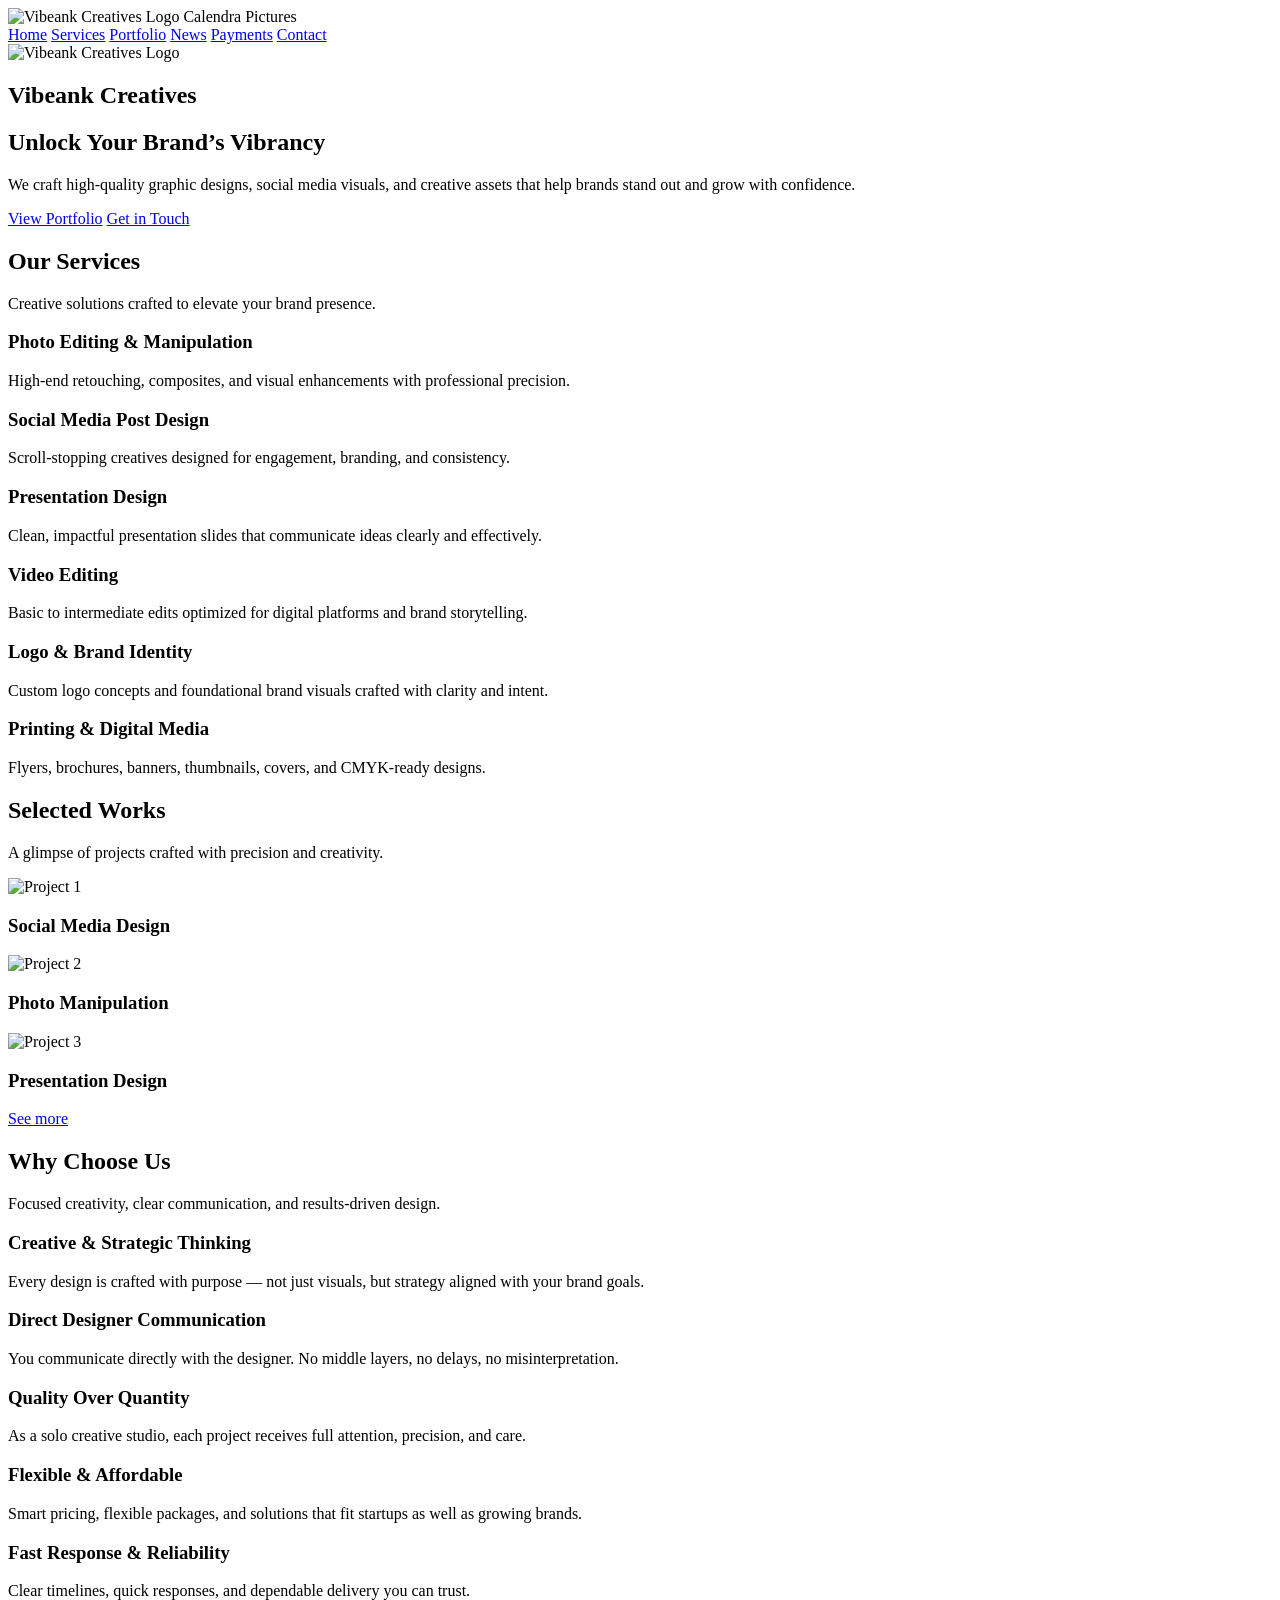
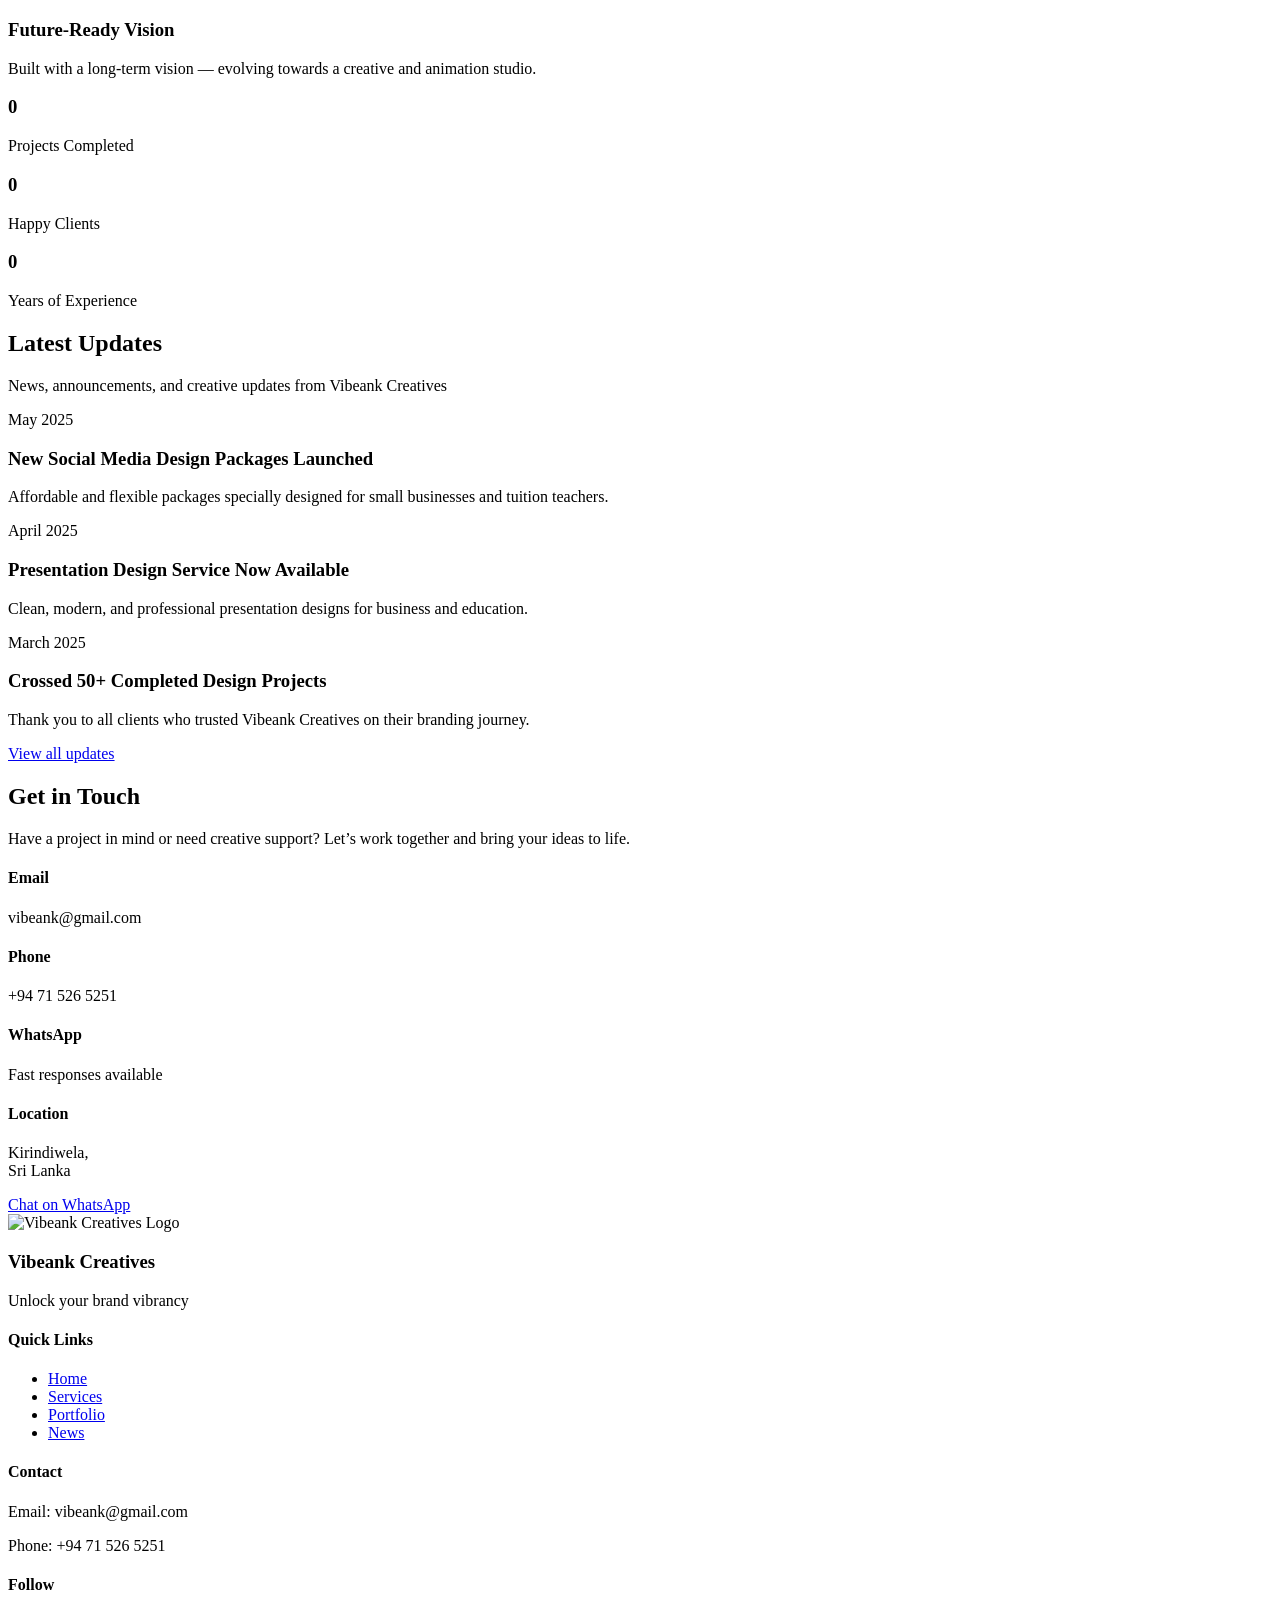
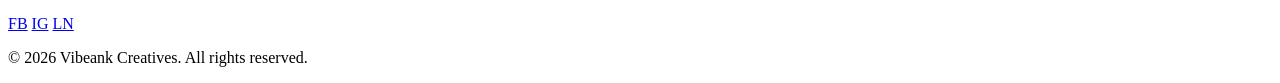
==== index.html @ 0706b3bb "Add files via upload" ====
<!DOCTYPE html>
<html lang="en">
<head>
  <meta charset="UTF-8" />
  <meta name="viewport" content="width=device-width, initial-scale=1.0" />

  <title>Home | Vibeank Creatives</title>

  <!-- Google Font -->
  <link href="https://fonts.googleapis.com/css2?family=Jost:wght@300;400;500;600;700&display=swap" rel="stylesheet">

  <link rel="stylesheet" href="assets/css/style.css">
</head>
<body>
  <!-- NAVBAR -->
<header class="navbar">
  <div class="nav-container">
    <div class="nav-brand">
      <img src="assets/images/logo.png" alt="Vibeank Creatives Logo">
      <span>Calendra Pictures</span>
    </div>

    <nav class="nav-links">
      <a href="#home">Home</a>
      <a href="#services">Services</a>
      <a href="#portfolio">Portfolio</a>
      <a href="#news">News</a>
      <a href="payment.html">Payments</a>
      <a href="#contact">Contact</a>
    </nav>
  </div>
</header>

  <!-- HERO SECTION -->
  <section class="hero" id="home">
    <div class="hero-content">

      <!-- Logo -->
      <div class="brand">
        <img src="assets/images/logo.png" alt="Vibeank Creatives Logo">
        <h1>Vibeank Creatives</h1>
      </div>

      <!-- Headline -->
      <h2>
        Unlock Your Brand’s
        <span class="gradient-text">Vibrancy</span>
      </h2>

      <!-- Sub text -->
      <p>
        We craft high-quality graphic designs, social media visuals,
        and creative assets that help brands stand out and grow with confidence.
      </p>

      <!-- CTA -->
      <div class="hero-buttons">
        <a href="#portfolio" class="btn primary">View Portfolio</a>
        <a href="#contact" class="btn secondary">Get in Touch</a>
      </div>

    </div>

    <!-- Background shapes -->
    <div class="hero-bg"></div>
  </section>

  <script src="assets/js/main.js" defer></script>

  <div class="logo">
  <!-- paste SVG code here -->
</div>

<section id="services" class="services-section">
  <div class="section-header">
    <h2>Our <span class="gradient-text">Services</span></h2>
    <p>Creative solutions crafted to elevate your brand presence.</p>
  </div>

  <div class="services-grid">

    <!-- Primary Services -->
    <div class="service-card">
      <h3>Photo Editing & Manipulation</h3>
      <p>High-end retouching, composites, and visual enhancements with professional precision.</p>
    </div>

    <div class="service-card">
      <h3>Social Media Post Design</h3>
      <p>Scroll-stopping creatives designed for engagement, branding, and consistency.</p>
    </div>

    <div class="service-card">
      <h3>Presentation Design</h3>
      <p>Clean, impactful presentation slides that communicate ideas clearly and effectively.</p>
    </div>

    <!-- Secondary Services -->
    <div class="service-card soft">
      <h3>Video Editing</h3>
      <p>Basic to intermediate edits optimized for digital platforms and brand storytelling.</p>
    </div>

    <div class="service-card soft">
      <h3>Logo & Brand Identity</h3>
      <p>Custom logo concepts and foundational brand visuals crafted with clarity and intent.</p>
    </div>

    <div class="service-card soft">
      <h3>Printing & Digital Media</h3>
      <p>Flyers, brochures, banners, thumbnails, covers, and CMYK-ready designs.</p>
    </div>

  </div>
</section>
<section id="portfolio" class="portfolio-section">
  <div class="section-header">
    <h2>Selected <span class="gradient-text">Works</span></h2>
    <p>A glimpse of projects crafted with precision and creativity.</p>
  </div>

  <div class="portfolio-grid">

    <div class="portfolio-card">
      <img src="assets/portfolio/p1.jpg" alt="Project 1">
      <div class="portfolio-overlay">
        <h3>Social Media Design</h3>
      </div>
    </div>

    <div class="portfolio-card">
      <img src="assets/portfolio/p2.jpg" alt="Project 2">
      <div class="portfolio-overlay">
        <h3>Photo Manipulation</h3>
      </div>
    </div>

    <div class="portfolio-card">
      <img src="assets/portfolio/p3.jpg" alt="Project 3">
      <div class="portfolio-overlay">
        <h3>Presentation Design</h3>
      </div>
    </div>

  </div>

  <div class="portfolio-action">
    <a href="portfolio.html" class="btn-primary">See more</a>
  </div>
</section>
<section id="why-us" class="whyus-section">
  <div class="section-header">
    <h2>Why <span class="gradient-text">Choose Us</span></h2>
    <p>Focused creativity, clear communication, and results-driven design.</p>
  </div>

  <div class="whyus-grid">

    <div class="whyus-card">
      <h3>Creative & Strategic Thinking</h3>
      <p>
        Every design is crafted with purpose — not just visuals, but strategy
        aligned with your brand goals.
      </p>
    </div>

    <div class="whyus-card">
      <h3>Direct Designer Communication</h3>
      <p>
        You communicate directly with the designer. No middle layers, no delays,
        no misinterpretation.
      </p>
    </div>

    <div class="whyus-card">
      <h3>Quality Over Quantity</h3>
      <p>
        As a solo creative studio, each project receives full attention,
        precision, and care.
      </p>
    </div>

    <div class="whyus-card">
      <h3>Flexible & Affordable</h3>
      <p>
        Smart pricing, flexible packages, and solutions that fit startups as
        well as growing brands.
      </p>
    </div>

    <div class="whyus-card">
      <h3>Fast Response & Reliability</h3>
      <p>
        Clear timelines, quick responses, and dependable delivery you can trust.
      </p>
    </div>

    <div class="whyus-card">
      <h3>Future-Ready Vision</h3>
      <p>
        Built with a long-term vision — evolving towards a creative and animation
        studio.
      </p>
    </div>

  </div>
</section>
<section id="stats" class="stats-section">
  <div class="stats-container">

    <div class="stat-card">
      <h3 class="stat-number" data-target="120">0</h3>
      <p>Projects Completed</p>
    </div>

    <div class="stat-card">
      <h3 class="stat-number" data-target="45">0</h3>
      <p>Happy Clients</p>
    </div>

    <div class="stat-card">
      <h3 class="stat-number" data-target="2">0</h3>
      <p>Years of Experience</p>
    </div>

  </div>
</section>

<!--News Section-->
<section id="news" class="section news-section">
  <div class="section-header">
    <h2 class="section-title">
      Latest <span class="gradient-text">Updates</span>
    </h2>
    <p class="section-subtitle">
      News, announcements, and creative updates from Vibeank Creatives
    </p>
  </div>

  <div class="news-grid">

    <article class="news-card">
      <span class="news-date">May 2025</span>
      <h3 class="news-title">New Social Media Design Packages Launched</h3>
      <p class="news-excerpt">
        Affordable and flexible packages specially designed for small businesses and tuition teachers.
      </p>
    </article>

    <article class="news-card">
      <span class="news-date">April 2025</span>
      <h3 class="news-title">Presentation Design Service Now Available</h3>
      <p class="news-excerpt">
        Clean, modern, and professional presentation designs for business and education.
      </p>
    </article>

    <article class="news-card">
      <span class="news-date">March 2025</span>
      <h3 class="news-title">Crossed 50+ Completed Design Projects</h3>
      <p class="news-excerpt">
        Thank you to all clients who trusted Vibeank Creatives on their branding journey.
      </p>
    </article>

  </div>

  <div class="news-cta">
    <a href="news.html" class="btn-primary">View all updates</a>
  </div>
</section>

<!--Contact section-->
<section id="contact" class="section contact-cta-section">

  <!-- Section Heading (outside box) -->
  <div class="section-header">
    <h2 class="section-title">
      Get in <span class="gradient-text">Touch</span>
    </h2>
    <p class="section-subtitle">
      Have a project in mind or need creative support?
      Let’s work together and bring your ideas to life.
    </p>
  </div>

  <!-- Content Box -->
  <div class="contact-cta-box">

    <div class="contact-info-grid">
      <div class="contact-card">
        <h4>Email</h4>
        <p>vibeank@gmail.com</p>
      </div>

      <div class="contact-card">
        <h4>Phone</h4>
        <p>+94 71 526 5251</p>
      </div>

      <div class="contact-card">
        <h4>WhatsApp</h4>
        <p>Fast responses available</p>
      </div>

      <div class="contact-card">
        <h4>Location</h4>
        <p>Kirindiwela,<br>Sri Lanka</p>
      </div>
    </div>

    <div class="contact-actions">
      <a href="https://wa.me/94715265251" class="btn-primary">
        Chat on WhatsApp
      </a>
    </div>

  </div>
</section>
<!--Footer-->
<footer class="site-footer" id="footer">
  <div class="footer-container">

    <!-- Brand -->
    <div class="footer-brand">
      <img src="assets/images/logo.png" alt="Vibeank Creatives Logo" class="footer-logo">
      <h3 class="footer-name">Vibeank Creatives</h3>
      <p class="footer-tagline">Unlock your brand vibrancy</p>
    </div>

    <!-- Quick Links -->
    <div class="footer-links">
      <h4>Quick Links</h4>
      <ul>
        <li><a href="#hero">Home</a></li>
        <li><a href="#services">Services</a></li>
        <li><a href="#portfolio">Portfolio</a></li>
        <li><a href="#news">News</a></li>
      </ul>
    </div>

    <!-- Contact -->
    <div class="footer-contact">
      <h4>Contact</h4>
      <p>Email: vibeank@gmail.com</p>
      <p>Phone: +94 71 526 5251</p>
    </div>

    <!-- Social -->
    <div class="footer-social">
      <h4>Follow</h4>
      <div class="social-icons">
        <a href="https://www.facebook.com/vibeank">FB</a>
        <a href="https://www.instagram.com/vibeank_creatives">IG</a>
        <a href="https://www.linkedin.com/company/vibeank">LN</a>
        <!--<a href="https://www.youtube.com/vibeank">YT</a>-->
      </div>
    </div>

  </div>

  <div class="footer-bottom">
    <p>© <span id="year"></span> Vibeank Creatives. All rights reserved.</p>
    <script>document.getElementById("year").textContent = new Date().getFullYear();</script> <!--make the year update automatically-->
  </div>
</footer>
</body>
</html>
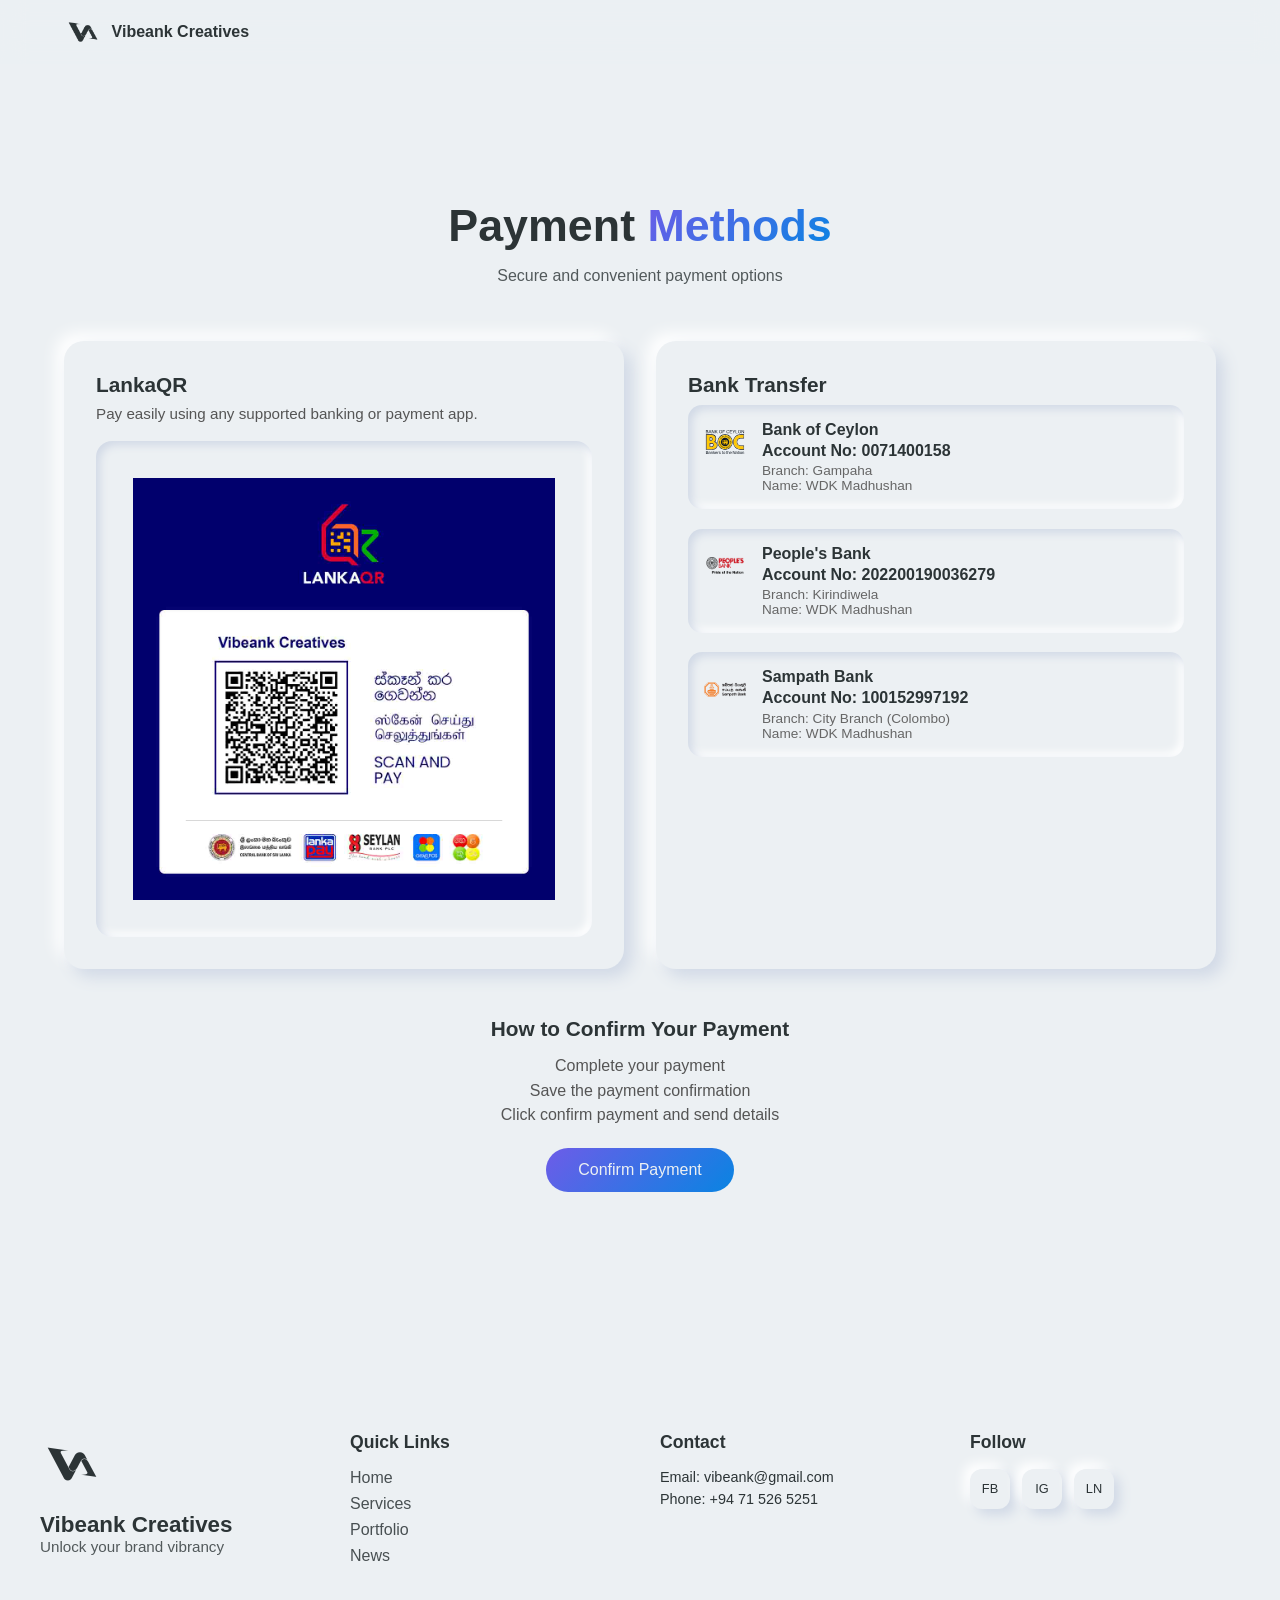
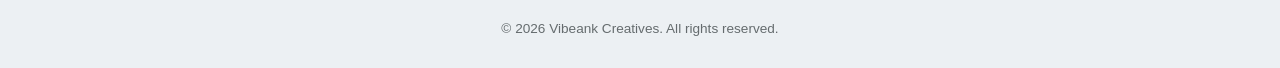
==== commit ddc3ab5e: "Update and rename payment.html to index.html" ====
--- a/index.html
+++ b/index.html
@@ -1,368 +1,160 @@
-<!DOCTYPE html>
-<html lang="en">
 <head>
   <meta charset="UTF-8" />
   <meta name="viewport" content="width=device-width, initial-scale=1.0" />
 
-  <title>Home | Vibeank Creatives</title>
+  <title>Payment Methods | Vibeank Creatives</title>
 
   <!-- Google Font -->
   <link href="https://fonts.googleapis.com/css2?family=Jost:wght@300;400;500;600;700&display=swap" rel="stylesheet">
 
   <link rel="stylesheet" href="assets/css/style.css">
+  <script src="assets/js/main.js" defer></script>
 </head>
 <body>
-  <!-- NAVBAR -->
-<header class="navbar">
-  <div class="nav-container">
-    <div class="nav-brand">
-      <img src="assets/images/logo.png" alt="Vibeank Creatives Logo">
-      <span>Calendra Pictures</span>
-    </div>
+    <!-- NAVBAR -->
+    <header class="navbar">
+        <div class="nav-container">
+            <div class="nav-brand">
+                <img src="assets/images/logo.png" alt="Vibeank Creatives Logo">
+                <span>Vibeank Creatives</span>
+            </div>
+          
+        </div>
+    </header>
+    <main class="page-main">
+        <!-- PAYMENT SECTION -->
+        <section id="payment" class="page-section payment-section">
+            <div class="container">
+                <div class="section-header">
+                <h2 class="section-title">
+                    Payment <span class="gradient-text">Methods</span>
+                </h2>
+                <p class="section-subtitle">Secure and convenient payment options</p>
+                </div>
 
-    <nav class="nav-links">
-      <a href="#home">Home</a>
-      <a href="#services">Services</a>
-      <a href="#portfolio">Portfolio</a>
-      <a href="#news">News</a>
-      <a href="payment.html">Payments</a>
-      <a href="#contact">Contact</a>
-    </nav>
-  </div>
-</header>
+                <div class="payment-grid">
 
-  <!-- HERO SECTION -->
-  <section class="hero" id="home">
-    <div class="hero-content">
+                <!-- LANKAQR -->
+                <div class="payment-card">
+                    <h3 class="payment-title">LankaQR</h3>
+                    <p class="payment-desc">
+                    Pay easily using any supported banking or payment app.
+                    </p>
 
-      <!-- Logo -->
-      <div class="brand">
-        <img src="assets/images/logo.png" alt="Vibeank Creatives Logo">
-        <h1>Vibeank Creatives</h1>
-      </div>
+                    <div class="qr-image-wrapper">
+                    <!-- Replace src with your QR image -->
+                    <img src="assets/images/lankaqr.jpg" alt="LankaQR Payment">
+                    </div>
+                </div>
 
-      <!-- Headline -->
-      <h2>
-        Unlock Your Brand’s
-        <span class="gradient-text">Vibrancy</span>
-      </h2>
+                <!-- BANK TRANSFER -->
+                <div class="payment-card">
+                    <h3 class="payment-title">Bank Transfer</h3>
 
-      <!-- Sub text -->
-      <p>
-        We craft high-quality graphic designs, social media visuals,
-        and creative assets that help brands stand out and grow with confidence.
-      </p>
+                    <div class="bank-list">
 
-      <!-- CTA -->
-      <div class="hero-buttons">
-        <a href="#portfolio" class="btn primary">View Portfolio</a>
-        <a href="#contact" class="btn secondary">Get in Touch</a>
-      </div>
+                    <!-- BANK ITEM -->
+                    <div class="bank-item">
+                        <img src="assets/images/boc.svg" alt="Bank Logo" class="bank-logo">
+                        <div class="bank-info">
+                        <span class="bank-name">Bank of Ceylon</span>
+                        <span class="bank-account">Account No: 0071400158</span>
+                        <span class="bank-meta">Branch: Gampaha</span>
+                        <span class="bank-meta">Name: WDK Madhushan</span>
+                        </div>
+                    </div>
 
-    </div>
+                    <!-- BANK ITEM -->
+                    <div class="bank-item">
+                        <img src="assets/images/people's.png" alt="Bank Logo" class="bank-logo">
+                        <div class="bank-info">
+                        <span class="bank-name">People's Bank</span>
+                        <span class="bank-account">Account No: 202200190036279</span>
+                        <span class="bank-meta">Branch: Kirindiwela</span>
+                        <span class="bank-meta">Name: WDK Madhushan</span>
+                        </div>
+                    </div>
 
-    <!-- Background shapes -->
-    <div class="hero-bg"></div>
-  </section>
+                    <!-- BANK ITEM -->
+                    <div class="bank-item">
+                        <img src="assets/images/sampath.png" alt="Bank Logo" class="bank-logo">
+                        <div class="bank-info">
+                        <span class="bank-name">Sampath Bank</span>
+                        <span class="bank-account">Account No: 100152997192</span>
+                        <span class="bank-meta">Branch: City Branch (Colombo)</span>
+                        <span class="bank-meta">Name: WDK Madhushan</span>
+                        </div>
+                    </div>
 
-  <script src="assets/js/main.js" defer></script>
+                    </div>
+                </div>
+                </div>
 
-  <div class="logo">
-  <!-- paste SVG code here -->
-</div>
+                <!-- CONFIRM PAYMENT -->
+                <div class="payment-confirm">
+                <h3>How to Confirm Your Payment</h3>
+                <ul>
+                    <li>Complete your payment</li>
+                    <li>Save the payment confirmation</li>
+                    <li>Click confirm payment and send details</li>
+                </ul>
 
-<section id="services" class="services-section">
-  <div class="section-header">
-    <h2>Our <span class="gradient-text">Services</span></h2>
-    <p>Creative solutions crafted to elevate your brand presence.</p>
-  </div>
+                <a href="https://wa.me/94715265251" target="_blank" class="btn-primary">
+                    Confirm Payment
+                </a>
+                </div>
 
-  <div class="services-grid">
+            </div>
+        </section>
 
-    <!-- Primary Services -->
-    <div class="service-card">
-      <h3>Photo Editing & Manipulation</h3>
-      <p>High-end retouching, composites, and visual enhancements with professional precision.</p>
-    </div>
+    </main>
 
-    <div class="service-card">
-      <h3>Social Media Post Design</h3>
-      <p>Scroll-stopping creatives designed for engagement, branding, and consistency.</p>
-    </div>
+    <!--Footer-->
+    <footer class="site-footer" id="footer">
+        <div class="footer-container">
 
-    <div class="service-card">
-      <h3>Presentation Design</h3>
-      <p>Clean, impactful presentation slides that communicate ideas clearly and effectively.</p>
-    </div>
+            <!-- Brand -->
+             <div class="footer-brand">
+            <img src="assets/images/logo.png" alt="Vibeank Creatives Logo" class="footer-logo">
+            <h3 class="footer-name">Vibeank Creatives</h3>
+            <p class="footer-tagline">Unlock your brand vibrancy</p>
+            </div>
 
-    <!-- Secondary Services -->
-    <div class="service-card soft">
-      <h3>Video Editing</h3>
-      <p>Basic to intermediate edits optimized for digital platforms and brand storytelling.</p>
-    </div>
+            <!-- Quick Links -->
+            <div class="footer-links">
+            <h4>Quick Links</h4>
+            <ul>
+                <li><a href="#hero">Home</a></li>
+                <li><a href="#services">Services</a></li>
+                <li><a href="#portfolio">Portfolio</a></li>
+                <li><a href="#news">News</a></li>
+            </ul>
+            </div>
 
-    <div class="service-card soft">
-      <h3>Logo & Brand Identity</h3>
-      <p>Custom logo concepts and foundational brand visuals crafted with clarity and intent.</p>
-    </div>
+            <!-- Contact -->
+            <div class="footer-contact">
+            <h4>Contact</h4>
+            <p>Email: vibeank@gmail.com</p>
+            <p>Phone: +94 71 526 5251</p>
+            </div>
 
-    <div class="service-card soft">
-      <h3>Printing & Digital Media</h3>
-      <p>Flyers, brochures, banners, thumbnails, covers, and CMYK-ready designs.</p>
-    </div>
+            <!-- Social -->
+            <div class="footer-social">
+            <h4>Follow</h4>
+            <div class="social-icons">
+                <a href="https://www.facebook.com/vibeank">FB</a>
+                <a href="https://www.instagram.com/vibeank_creatives">IG</a>
+                <a href="https://www.linkedin.com/company/vibeank">LN</a>
+                <!--<a href="https://www.youtube.com/vibeank">YT</a>-->
+            </div>
+            </div>
 
-  </div>
-</section>
-<section id="portfolio" class="portfolio-section">
-  <div class="section-header">
-    <h2>Selected <span class="gradient-text">Works</span></h2>
-    <p>A glimpse of projects crafted with precision and creativity.</p>
-  </div>
+        </div>
 
-  <div class="portfolio-grid">
+        <div class="footer-bottom">
+            <p>© <span id="year"></span> Vibeank Creatives. All rights reserved.</p>
+            <script>document.getElementById("year").textContent = new Date().getFullYear();</script> <!--make the year update automatically-->
+        </div>
+    </footer>
 
-    <div class="portfolio-card">
-      <img src="assets/portfolio/p1.jpg" alt="Project 1">
-      <div class="portfolio-overlay">
-        <h3>Social Media Design</h3>
-      </div>
-    </div>
-
-    <div class="portfolio-card">
-      <img src="assets/portfolio/p2.jpg" alt="Project 2">
-      <div class="portfolio-overlay">
-        <h3>Photo Manipulation</h3>
-      </div>
-    </div>
-
-    <div class="portfolio-card">
-      <img src="assets/portfolio/p3.jpg" alt="Project 3">
-      <div class="portfolio-overlay">
-        <h3>Presentation Design</h3>
-      </div>
-    </div>
-
-  </div>
-
-  <div class="portfolio-action">
-    <a href="portfolio.html" class="btn-primary">See more</a>
-  </div>
-</section>
-<section id="why-us" class="whyus-section">
-  <div class="section-header">
-    <h2>Why <span class="gradient-text">Choose Us</span></h2>
-    <p>Focused creativity, clear communication, and results-driven design.</p>
-  </div>
-
-  <div class="whyus-grid">
-
-    <div class="whyus-card">
-      <h3>Creative & Strategic Thinking</h3>
-      <p>
-        Every design is crafted with purpose — not just visuals, but strategy
-        aligned with your brand goals.
-      </p>
-    </div>
-
-    <div class="whyus-card">
-      <h3>Direct Designer Communication</h3>
-      <p>
-        You communicate directly with the designer. No middle layers, no delays,
-        no misinterpretation.
-      </p>
-    </div>
-
-    <div class="whyus-card">
-      <h3>Quality Over Quantity</h3>
-      <p>
-        As a solo creative studio, each project receives full attention,
-        precision, and care.
-      </p>
-    </div>
-
-    <div class="whyus-card">
-      <h3>Flexible & Affordable</h3>
-      <p>
-        Smart pricing, flexible packages, and solutions that fit startups as
-        well as growing brands.
-      </p>
-    </div>
-
-    <div class="whyus-card">
-      <h3>Fast Response & Reliability</h3>
-      <p>
-        Clear timelines, quick responses, and dependable delivery you can trust.
-      </p>
-    </div>
-
-    <div class="whyus-card">
-      <h3>Future-Ready Vision</h3>
-      <p>
-        Built with a long-term vision — evolving towards a creative and animation
-        studio.
-      </p>
-    </div>
-
-  </div>
-</section>
-<section id="stats" class="stats-section">
-  <div class="stats-container">
-
-    <div class="stat-card">
-      <h3 class="stat-number" data-target="120">0</h3>
-      <p>Projects Completed</p>
-    </div>
-
-    <div class="stat-card">
-      <h3 class="stat-number" data-target="45">0</h3>
-      <p>Happy Clients</p>
-    </div>
-
-    <div class="stat-card">
-      <h3 class="stat-number" data-target="2">0</h3>
-      <p>Years of Experience</p>
-    </div>
-
-  </div>
-</section>
-
-<!--News Section-->
-<section id="news" class="section news-section">
-  <div class="section-header">
-    <h2 class="section-title">
-      Latest <span class="gradient-text">Updates</span>
-    </h2>
-    <p class="section-subtitle">
-      News, announcements, and creative updates from Vibeank Creatives
-    </p>
-  </div>
-
-  <div class="news-grid">
-
-    <article class="news-card">
-      <span class="news-date">May 2025</span>
-      <h3 class="news-title">New Social Media Design Packages Launched</h3>
-      <p class="news-excerpt">
-        Affordable and flexible packages specially designed for small businesses and tuition teachers.
-      </p>
-    </article>
-
-    <article class="news-card">
-      <span class="news-date">April 2025</span>
-      <h3 class="news-title">Presentation Design Service Now Available</h3>
-      <p class="news-excerpt">
-        Clean, modern, and professional presentation designs for business and education.
-      </p>
-    </article>
-
-    <article class="news-card">
-      <span class="news-date">March 2025</span>
-      <h3 class="news-title">Crossed 50+ Completed Design Projects</h3>
-      <p class="news-excerpt">
-        Thank you to all clients who trusted Vibeank Creatives on their branding journey.
-      </p>
-    </article>
-
-  </div>
-
-  <div class="news-cta">
-    <a href="news.html" class="btn-primary">View all updates</a>
-  </div>
-</section>
-
-<!--Contact section-->
-<section id="contact" class="section contact-cta-section">
-
-  <!-- Section Heading (outside box) -->
-  <div class="section-header">
-    <h2 class="section-title">
-      Get in <span class="gradient-text">Touch</span>
-    </h2>
-    <p class="section-subtitle">
-      Have a project in mind or need creative support?
-      Let’s work together and bring your ideas to life.
-    </p>
-  </div>
-
-  <!-- Content Box -->
-  <div class="contact-cta-box">
-
-    <div class="contact-info-grid">
-      <div class="contact-card">
-        <h4>Email</h4>
-        <p>vibeank@gmail.com</p>
-      </div>
-
-      <div class="contact-card">
-        <h4>Phone</h4>
-        <p>+94 71 526 5251</p>
-      </div>
-
-      <div class="contact-card">
-        <h4>WhatsApp</h4>
-        <p>Fast responses available</p>
-      </div>
-
-      <div class="contact-card">
-        <h4>Location</h4>
-        <p>Kirindiwela,<br>Sri Lanka</p>
-      </div>
-    </div>
-
-    <div class="contact-actions">
-      <a href="https://wa.me/94715265251" class="btn-primary">
-        Chat on WhatsApp
-      </a>
-    </div>
-
-  </div>
-</section>
-<!--Footer-->
-<footer class="site-footer" id="footer">
-  <div class="footer-container">
-
-    <!-- Brand -->
-    <div class="footer-brand">
-      <img src="assets/images/logo.png" alt="Vibeank Creatives Logo" class="footer-logo">
-      <h3 class="footer-name">Vibeank Creatives</h3>
-      <p class="footer-tagline">Unlock your brand vibrancy</p>
-    </div>
-
-    <!-- Quick Links -->
-    <div class="footer-links">
-      <h4>Quick Links</h4>
-      <ul>
-        <li><a href="#hero">Home</a></li>
-        <li><a href="#services">Services</a></li>
-        <li><a href="#portfolio">Portfolio</a></li>
-        <li><a href="#news">News</a></li>
-      </ul>
-    </div>
-
-    <!-- Contact -->
-    <div class="footer-contact">
-      <h4>Contact</h4>
-      <p>Email: vibeank@gmail.com</p>
-      <p>Phone: +94 71 526 5251</p>
-    </div>
-
-    <!-- Social -->
-    <div class="footer-social">
-      <h4>Follow</h4>
-      <div class="social-icons">
-        <a href="https://www.facebook.com/vibeank">FB</a>
-        <a href="https://www.instagram.com/vibeank_creatives">IG</a>
-        <a href="https://www.linkedin.com/company/vibeank">LN</a>
-        <!--<a href="https://www.youtube.com/vibeank">YT</a>-->
-      </div>
-    </div>
-
-  </div>
-
-  <div class="footer-bottom">
-    <p>© <span id="year"></span> Vibeank Creatives. All rights reserved.</p>
-    <script>document.getElementById("year").textContent = new Date().getFullYear();</script> <!--make the year update automatically-->
-  </div>
-</footer>
 </body>
-</html>
--- a/assets/css/style.css
+++ b/assets/css/style.css
@@ -0,0 +1,1039 @@
+:root {
+  --bg: #ecf0f3;
+  --text: #2c3436;
+  --shadow-light: #ffffff;
+  --shadow-dark: #d1d9e6;
+  --grad-1: #6d5ce8;
+  --grad-2: #0984e2;
+}
+
+* {
+  margin: 0;
+  padding: 0;
+  box-sizing: border-box;
+  font-family: 'Jost', sans-serif;
+}
+
+body {
+  background: var(--bg);
+  color: var(--text);
+}
+
+/* HERO */
+.hero {
+  min-height: 100vh;
+  display: flex;
+  align-items: center;
+  justify-content: center;
+  position: relative;
+  padding-top: 2rem;
+}
+
+.hero-content {
+  max-width: 720px;
+  padding: 2rem;
+  text-align: center;
+  position: relative;
+  z-index: 2;
+}
+
+/* Brand */
+.brand {
+  display: flex;
+  flex-direction: column;
+  align-items: center;
+  margin-bottom: 1rem;
+}
+
+.brand img {
+  max-width: 90px;
+  height: auto;
+}
+
+.brand h1 {
+  font-size: 1.2rem;
+  font-weight: 500;
+}
+
+/* Headline */
+.hero h2 {
+  font-size: 2.5rem;
+  margin: 1rem 0;
+}
+
+.gradient-text {
+  background: linear-gradient(135deg, var(--grad-1), var(--grad-2));
+  -webkit-background-clip: text;
+  -webkit-text-fill-color: transparent;
+}
+
+/* Text */
+.hero p {
+  font-size: 1rem;
+  line-height: 1.6;
+  margin-bottom: 2rem;
+}
+
+/* Buttons */
+.hero-buttons {
+  display: flex;
+  gap: 1rem;
+  justify-content: center;
+  flex-wrap: wrap;
+}
+
+.btn {
+  padding: 0.8rem 1.8rem;
+  border-radius: 12px;
+  text-decoration: none;
+  font-weight: 500;
+  transition: all 0.3s ease;
+}
+
+.btn.primary {
+  background: linear-gradient(135deg, var(--grad-1), var(--grad-2));
+  color: #fff;
+}
+
+.btn.secondary {
+  background: rgba(255, 255, 255, 0.6);
+  backdrop-filter: blur(10px);
+  box-shadow:
+    8px 8px 16px var(--shadow-dark),
+    -8px -8px 16px var(--shadow-light);
+  color: var(--text);
+}
+
+.btn:hover {
+  transform: translateY(-3px);
+}
+
+/* Background glow */
+.hero-bg {
+  position: absolute;
+  width: 500px;
+  height: 500px;
+  background: linear-gradient(135deg, var(--grad-1), var(--grad-2));
+  filter: blur(120px);
+  opacity: 0.25;
+  overflow: hidden;
+}
+
+/* NAVBAR */
+.navbar {
+  position: fixed;
+  top: 0;
+  width: 100%;
+  z-index: 100;
+  backdrop-filter: blur(12px);
+  background: rgba(236, 240, 243, 0.65);
+  overflow: visible;
+}
+
+.nav-container {
+  max-width: 1200px;
+  margin: auto;
+  padding: 0.8rem 1.5rem;
+  display: flex;
+  justify-content: space-between;
+  align-items: center;
+}
+
+/* Brand */
+.nav-brand {
+  display: flex;
+  align-items: center;
+  gap: 0.6rem;
+}
+
+.nav-brand img {
+  width: 38px;
+}
+
+.nav-brand span {
+  font-weight: 600;
+  font-size: 1rem;
+}
+
+/* Links */
+.nav-links {
+  display: flex;
+  gap: 1.5rem;
+}
+
+.nav-links a {
+  text-decoration: none;
+  color: var(--text);
+  font-weight: 500;
+  position: relative;
+}
+
+.nav-links a::after {
+  content: "";
+  position: absolute;
+  left: 0;
+  bottom: -4px;
+  width: 0;
+  height: 2px;
+  background: linear-gradient(135deg, var(--grad-1), var(--grad-2));
+  transition: width 0.3s ease;
+}
+
+.nav-links a:hover::after {
+  width: 100%;
+}
+
+/* Offset hero for navbar height */
+.hero {
+  padding-top: 90px;
+}
+
+.logo {
+  display: flex;
+  align-items: center;
+}
+
+.logo img {
+  height: 40px;      /* desktop */
+  width: auto;
+  display: block;
+}
+
+@media (max-width: 768px) {
+  .logo img {
+    height: 32px;
+  }
+}
+
+/* services-section */
+
+.services-section {
+  padding: 6rem 1.5rem;
+  background: var(--bg);
+}
+
+.section-header {
+  text-align: center;
+  max-width: 700px;
+  margin: 0 auto 4rem;
+}
+
+.section-header h2 {
+  font-size: clamp(2rem, 4vw, 2.8rem);
+  color: var(--text);
+  margin-bottom: 1rem;
+}
+
+.section-header p {
+  color: var(--text);
+  opacity: 0.8;
+}
+
+.gradient-text {
+  background: linear-gradient(135deg, var(--grad-1), var(--grad-2));
+  -webkit-background-clip: text;
+  -webkit-text-fill-color: transparent;
+}
+
+.services-grid {
+  display: grid;
+  grid-template-columns: 1fr;
+  gap: 2rem;
+  max-width: 1200px;
+  margin: 0 auto;
+}
+
+/* Tablet */
+@media (min-width: 600px) {
+  .services-grid {
+    grid-template-columns: repeat(2, 1fr);
+  }
+}
+
+/* Desktop */
+@media (min-width: 1024px) {
+  .services-grid {
+    grid-template-columns: repeat(3, 1fr);
+  }
+}
+
+.service-card {
+  padding: 2.2rem;
+  border-radius: 20px;
+  background: var(--bg);
+  box-shadow:
+    18px 18px 40px var(--shadow-dark),
+    -18px -18px 40px var(--shadow-light);
+  transition: all 0.35s ease;
+}
+
+.service-card h3 {
+  color: var(--text);
+  margin-bottom: 0.8rem;
+  font-size: 1.2rem;
+}
+
+.service-card p {
+  color: var(--text);
+  opacity: 0.75;
+  font-size: 0.95rem;
+  line-height: 1.6;
+}
+
+.service-card:hover {
+  transform: translateY(-8px);
+  box-shadow:
+    22px 22px 50px var(--shadow-dark),
+    -22px -22px 50px var(--shadow-light);
+}
+
+/* Secondary services look slightly softer */
+.service-card.soft {
+  opacity: 0.9;
+}
+
+/* Smooth Scroling*/
+html {
+  scroll-behavior: smooth;
+}
+
+/*portfolio section*/
+.portfolio-section {
+  padding: 6rem 1.5rem;
+  background: var(--bg);
+}
+
+.portfolio-grid {
+  display: grid;
+  grid-template-columns: 1fr;
+  gap: 2rem;
+  max-width: 1200px;
+  margin: 0 auto 3rem;
+}
+
+@media (min-width: 600px) {
+  .portfolio-grid {
+    grid-template-columns: repeat(2, 1fr);
+  }
+}
+
+@media (min-width: 1024px) {
+  .portfolio-grid {
+    grid-template-columns: repeat(3, 1fr);
+  }
+}
+
+.portfolio-card {
+  position: relative;
+  overflow: hidden;
+  border-radius: 20px;
+  background: var(--bg);
+  box-shadow:
+    18px 18px 40px var(--shadow-dark),
+    -18px -18px 40px var(--shadow-light);
+}
+
+.portfolio-card img {
+  width: 100%;
+  height: 100%;
+  object-fit: cover;
+  display: block;
+  transition: transform 0.5s ease;
+}
+
+.portfolio-card:hover img {
+  transform: scale(1.08);
+}
+
+.portfolio-overlay {
+  position: absolute;
+  inset: 0;
+  background: rgba(236, 240, 243, 0.75);
+  backdrop-filter: blur(6px);
+  display: flex;
+  align-items: center;
+  justify-content: center;
+  opacity: 0;
+  transition: opacity 0.4s ease;
+}
+
+.portfolio-card:hover .portfolio-overlay {
+  opacity: 1;
+}
+
+.portfolio-overlay h3 {
+  color: var(--text);
+  font-size: 1.1rem;
+}
+
+.portfolio-action {
+  text-align: center;
+}
+
+.btn-primary {
+  display: inline-block;
+  padding: 0.8rem 2rem;
+  border-radius: 30px;
+  color: var(--bg);
+  background: linear-gradient(135deg, var(--grad-1), var(--grad-2));
+  text-decoration: none;
+  font-weight: 500;
+  transition: transform 0.3s ease;
+}
+
+.btn-primary:hover {
+  transform: translateY(-3px);
+}
+
+/*why choose us*/
+.whyus-section {
+  padding: 6rem 1.5rem;
+  background: var(--bg);
+}
+
+.whyus-grid {
+  display: grid;
+  grid-template-columns: 1fr;
+  gap: 2rem;
+  max-width: 1200px;
+  margin: 0 auto;
+}
+
+/* Tablet */
+@media (min-width: 600px) {
+  .whyus-grid {
+    grid-template-columns: repeat(2, 1fr);
+  }
+}
+
+/* Desktop */
+@media (min-width: 1024px) {
+  .whyus-grid {
+    grid-template-columns: repeat(3, 1fr);
+  }
+}
+
+.whyus-card {
+  padding: 2.4rem 2rem;
+  border-radius: 20px;
+  background: var(--bg);
+  box-shadow:
+    18px 18px 40px var(--shadow-dark),
+    -18px -18px 40px var(--shadow-light);
+  transition: transform 0.35s ease, box-shadow 0.35s ease;
+}
+
+.whyus-card h3 {
+  color: var(--text);
+  margin-bottom: 0.8rem;
+  font-size: 1.15rem;
+}
+
+.whyus-card p {
+  color: var(--text);
+  opacity: 0.8;
+  line-height: 1.6;
+  font-size: 0.95rem;
+}
+
+.whyus-card:hover {
+  transform: translateY(-6px);
+  box-shadow:
+    22px 22px 50px var(--shadow-dark),
+    -22px -22px 50px var(--shadow-light);
+}
+
+/*STATS / LIVE COUNTER SECTION*/
+.stats-section {
+  padding: 5rem 1.5rem;
+  background: var(--bg);
+}
+
+.stats-container {
+  max-width: 1000px;
+  margin: 0 auto;
+  display: grid;
+  grid-template-columns: 1fr;
+  gap: 2rem;
+  text-align: center;
+}
+
+/* Tablet */
+@media (min-width: 600px) {
+  .stats-container {
+    grid-template-columns: repeat(3, 1fr);
+  }
+}
+
+.stat-card {
+  padding: 2.5rem 1.5rem;
+  border-radius: 20px;
+  background: var(--bg);
+  box-shadow:
+    18px 18px 40px var(--shadow-dark),
+    -18px -18px 40px var(--shadow-light);
+}
+
+.stat-number {
+  font-size: clamp(2.5rem, 5vw, 3.2rem);
+  font-weight: 600;
+  background: linear-gradient(135deg, var(--grad-1), var(--grad-2));
+  -webkit-background-clip: text;
+  -webkit-text-fill-color: transparent;
+  margin-bottom: 0.5rem;
+}
+
+.stat-card p {
+  color: var(--text);
+  opacity: 0.8;
+  font-size: 0.95rem;
+}
+
+/*FOOTER*/
+.site-footer {
+  background: var(--bg);
+  padding: 4rem 1.5rem 2rem;
+  margin-top: 6rem;
+}
+
+.footer-container {
+  max-width: 1200px;
+  margin: 0 auto;
+
+  display: grid;
+  grid-template-columns: repeat(auto-fit, minmax(220px, 1fr));
+  gap: 2.5rem;
+}
+
+/* Brand */
+.footer-brand {
+  text-align: left;
+}
+
+.footer-logo {
+  width: 64px;
+  margin-bottom: 1rem;
+}
+
+.footer-name {
+  font-size: 1.4rem;
+  color: var(--text);
+}
+
+.footer-tagline {
+  font-size: 0.95rem;
+  opacity: 0.8;
+}
+
+/* Headings */
+.site-footer h4 {
+  font-size: 1.1rem;
+  margin-bottom: 1rem;
+  color: var(--text);
+}
+
+/* Links */
+.footer-links ul {
+  list-style: none;
+  padding: 0;
+}
+
+.footer-links li {
+  margin-bottom: 0.5rem;
+}
+
+.footer-links a {
+  text-decoration: none;
+  color: var(--text);
+  opacity: 0.85;
+  transition: opacity 0.2s ease;
+}
+
+.footer-links a:hover {
+  opacity: 1;
+}
+
+/* Contact */
+.footer-contact p {
+  font-size: 0.9rem;
+  margin-bottom: 0.4rem;
+}
+
+/* Social */
+.social-icons {
+  display: flex;
+  gap: 0.75rem;
+}
+
+.social-icons a {
+  width: 40px;
+  height: 40px;
+  border-radius: 12px;
+
+  display: flex;
+  align-items: center;
+  justify-content: center;
+
+  text-decoration: none;
+  font-size: 0.8rem;
+  color: var(--text);
+
+  background: var(--bg);
+  box-shadow:
+    6px 6px 12px var(--shadow-dark),
+    -6px -6px 12px var(--shadow-light);
+
+  transition: transform 0.2s ease;
+}
+
+.social-icons a:hover {
+  transform: translateY(-2px);
+}
+
+/* Bottom */
+.footer-bottom {
+  text-align: center;
+  margin-top: 3rem;
+  font-size: 0.85rem;
+  opacity: 0.7;
+}
+
+/*News Section*/
+.news-section {
+  padding: 6rem 1.5rem;
+  background: var(--bg);
+}
+
+.section-header {
+  text-align: center;
+  max-width: 700px;
+  margin: 0 auto 3.5rem;
+}
+
+.section-subtitle {
+  margin-top: 0.8rem;
+  font-size: 1rem;
+  opacity: 0.85;
+}
+
+/* Grid */
+.news-grid {
+  max-width: 1100px;
+  margin: 0 auto;
+
+  display: grid;
+  grid-template-columns: repeat(auto-fit, minmax(260px, 1fr));
+  gap: 2rem;
+}
+
+/* Card */
+.news-card {
+  padding: 2rem;
+  border-radius: 20px;
+  background: var(--bg);
+  color: var(--text);
+
+  box-shadow:
+    10px 10px 20px var(--shadow-dark),
+    -10px -10px 20px var(--shadow-light);
+
+  transition: transform 0.25s ease;
+}
+
+.news-card:hover {
+  transform: translateY(-4px);
+}
+
+.news-date {
+  font-size: 0.85rem;
+  opacity: 0.7;
+}
+
+.news-title {
+  font-size: 1.15rem;
+  margin: 0.6rem 0 0.8rem;
+}
+
+.news-excerpt {
+  font-size: 0.95rem;
+  line-height: 1.6;
+  opacity: 0.9;
+}
+
+/* CTA */
+.news-cta {
+  text-align: center;
+  margin-top: 3.5rem;
+}
+
+/*CONTACT SECTION*/
+.contact-cta-section {
+  padding: 6rem 1.5rem;
+  background: var(--bg);
+}
+
+.contact-cta-box {
+  max-width: 1000px;
+  margin: 0 auto;
+
+  padding: 3.5rem 2rem;
+  border-radius: 30px;
+  background: var(--bg);
+
+  box-shadow:
+    16px 16px 32px var(--shadow-dark),
+    -16px -16px 32px var(--shadow-light);
+}
+
+/* Info Grid */
+.contact-info-grid {
+  display: grid;
+  grid-template-columns: repeat(auto-fit, minmax(200px, 1fr));
+  gap: 1.5rem;
+  margin-bottom: 3rem;
+}
+
+.contact-card {
+  padding: 1.5rem;
+  border-radius: 18px;
+  background: var(--bg);
+
+  box-shadow:
+    8px 8px 16px var(--shadow-dark),
+    -8px -8px 16px var(--shadow-light);
+}
+
+.contact-card h4 {
+  margin-bottom: 0.4rem;
+  font-size: 1rem;
+  color: var(--text);
+}
+
+.contact-card p {
+  font-size: 0.95rem;
+  opacity: 0.9;
+}
+
+/* Actions */
+.contact-actions {
+  display: flex;
+  justify-content: center;
+}
+
+/*PAYMENTS*/
+
+/* PAYMENT SECTION */
+.payment-section {
+  background: var(--bg);
+}
+
+/* GRID */
+.payment-grid {
+  display: grid;
+  grid-template-columns: 1fr;
+  gap: 2rem;
+  margin-top: 2.5rem;
+}
+
+/* CARD */
+.payment-card {
+  background: var(--bg);
+  border-radius: 20px;
+  padding: 2rem;
+  box-shadow:
+    8px 8px 16px var(--shadow-dark),
+   -8px -8px 16px var(--shadow-light);
+}
+
+/* TITLES */
+.payment-title {
+  font-size: 1.3rem;
+  font-weight: 600;
+  color: var(--text);
+  margin-bottom: 0.5rem;
+}
+
+.payment-desc {
+  font-size: 0.95rem;
+  color: #555;
+  margin-bottom: 1.2rem;
+}
+
+/* QR IMAGE */
+.qr-image-wrapper {
+  width: 100%;
+  aspect-ratio: 1 / 1;
+  background: var(--bg);
+  border-radius: 16px;
+  display: flex;
+  align-items: center;
+  justify-content: center;
+  box-shadow:
+    inset 4px 4px 8px var(--shadow-dark),
+    inset -4px -4px 8px var(--shadow-light);
+}
+
+.qr-image-wrapper img {
+  max-width: 85%;
+  max-height: 85%;
+  object-fit: contain;
+}
+
+/* BANK LIST */
+.bank-list {
+  display: flex;
+  flex-direction: column;
+  gap: 1.2rem;
+}
+
+.bank-item {
+  display: flex;
+  gap: 1rem;
+  align-items: flex-start;
+  padding: 1rem;
+  border-radius: 14px;
+  background: var(--bg);
+  box-shadow:
+    inset 4px 4px 8px var(--shadow-dark),
+    inset -4px -4px 8px var(--shadow-light);
+}
+
+.bank-logo {
+  width: 42px;
+  height: 42px;
+  object-fit: contain;
+}
+
+.bank-info {
+  display: flex;
+  flex-direction: column;
+}
+
+.bank-name {
+  font-weight: 600;
+  color: var(--text);
+}
+
+.bank-account {
+  font-weight: 600;
+  color: var(--text);
+  margin: 0.2rem 0;
+}
+
+.bank-meta {
+  font-size: 0.85rem;
+  color: #666;
+}
+
+/* CONFIRM AREA */
+.payment-confirm {
+  margin-top: 3rem;
+  text-align: center;
+}
+
+.payment-confirm h3 {
+  font-size: 1.3rem;
+  margin-bottom: 1rem;
+  color: var(--text);
+}
+
+.payment-confirm ul {
+  list-style: none;
+  padding: 0;
+  margin-bottom: 1.5rem;
+}
+
+.payment-confirm li {
+  margin-bottom: 0.4rem;
+  color: #555;
+}
+
+/* RESPONSIVE */
+@media (min-width: 768px) {
+  .payment-grid {
+    grid-template-columns: 1fr 1fr;
+  }
+}
+
+main {
+  padding-top: 120px; /* adjust if navbar height changes */
+}
+
+.container {
+  max-width: 1200px;
+  margin: 0 auto;
+  padding: 0 24px;
+}
+
+.page-section {
+  padding: 80px 0;
+}
+
+.page-main {
+  min-height: 100vh;
+}
+
+/*Portfolio Page*/
+
+.portfolio-section {
+  background: var(--bg);
+}
+
+.portfolio-filters {
+  display: flex;
+  gap: 12px;
+  flex-wrap: wrap;
+  margin: 40px 0;
+}
+
+.filter-btn {
+  padding: 10px 18px;
+  border-radius: 999px;
+  background: var(--bg);
+  border: none;
+  cursor: pointer;
+  color: var(--text);
+  box-shadow:
+    6px 6px 12px var(--shadow-dark),
+    -6px -6px 12px var(--shadow-light);
+}
+
+.filter-btn.active {
+  background: linear-gradient(135deg, var(--grad-1), var(--grad-2));
+  color: #fff;
+}
+
+.portfolio-grid {
+  display: grid;
+  grid-template-columns: repeat(auto-fit, minmax(260px, 1fr));
+  gap: 28px;
+}
+
+.portfolio-card {
+  position: relative;
+  border-radius: 20px;
+  overflow: hidden;
+  cursor: pointer;
+}
+
+.portfolio-card img {
+  width: 100%;
+  height: 100%;
+  object-fit: cover;
+  display: block;
+}
+
+/* ===== PORTFOLIO CARD SAFE HOVER ===== */
+
+.portfolio-section .portfolio-card {
+  position: relative;
+  overflow: hidden;
+  border-radius: 20px;
+  isolation: isolate; /* 🔒 prevents bleed */
+}
+
+.portfolio-section .portfolio-card img {
+  width: 100%;
+  height: 100%;
+  object-fit: cover;
+  display: block;
+  transition: transform 0.4s ease;
+}
+
+.portfolio-section .portfolio-card::after {
+  content: "";
+  position: absolute;
+  inset: 0;
+  background: linear-gradient(
+    180deg,
+    rgba(44, 52, 54, 0.05),
+    rgba(44, 52, 54, 0.65)
+  );
+  opacity: 0;
+  transition: opacity 0.4s ease;
+  z-index: 1;
+}
+
+/* Text content */
+.portfolio-section .portfolio-overlay {
+  position: absolute;
+  bottom: 0;
+  left: 0;
+  right: 0;
+  padding: 20px;
+  color: #2c3436;
+  z-index: 2;
+  opacity: 0;
+  transform: translateY(10px);
+  transition: opacity 0.4s ease, transform 0.4s ease;
+  pointer-events: none;
+}
+
+/* Hover effects */
+.portfolio-section .portfolio-card:hover img {
+  transform: scale(1.05);
+}
+
+.portfolio-section .portfolio-card:hover::after {
+  opacity: 1;
+}
+
+.portfolio-section .portfolio-card:hover .portfolio-overlay {
+  opacity: 1;
+  transform: translateY(0);
+}
+
+.section-heading {
+  font-size: clamp(2rem, 4vw, 2.8rem);
+  text-align: center;
+  margin-bottom: 12px;
+  color: var(--text);
+}
+
+.section-subtitle.center {
+  text-align: center;
+  max-width: 720px;
+  margin: 0 auto 48px;
+}
+
+/*NEWS PAGE*/
+
+.page-header {
+  padding-top: 120px;
+}
+
+.news-list {
+  max-width: 900px;
+  margin: auto;
+  display: grid;
+  gap: 32px;
+}
+
+.news-card.large {
+  padding: 32px;
+  border-radius: 24px;
+  background: var(--bg);
+  box-shadow:
+    12px 12px 24px var(--shadow-dark),
+    -12px -12px 24px var(--shadow-light);
+}
+
+.news-card.large h2 {
+  font-size: 26px;
+  margin: 12px 0;
+}
+
+.news-card.large p {
+  line-height: 1.7;
+}
+
+.news-date {
+  font-size: 14px;
+  opacity: 0.7;
+}
+
+.news-link {
+  display: inline-block;
+  margin-top: 16px;
+  font-weight: 500;
+}
